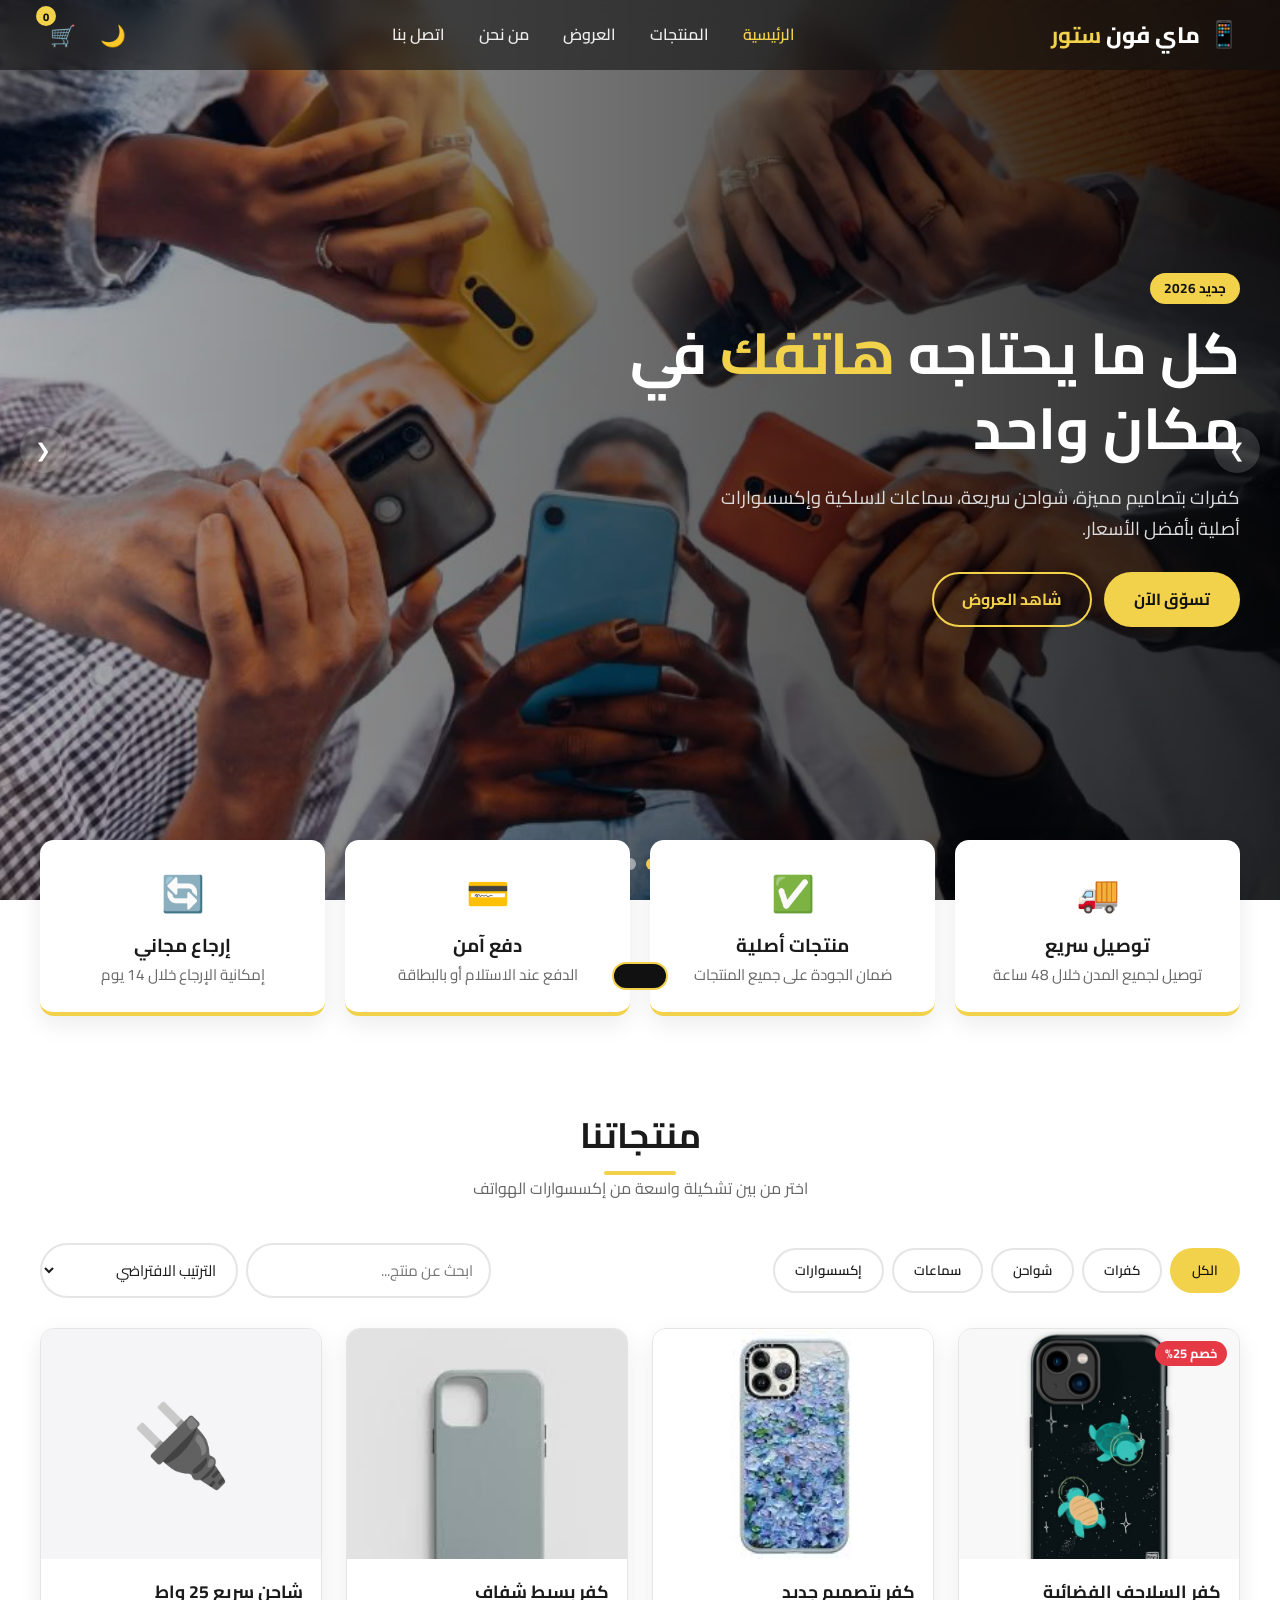
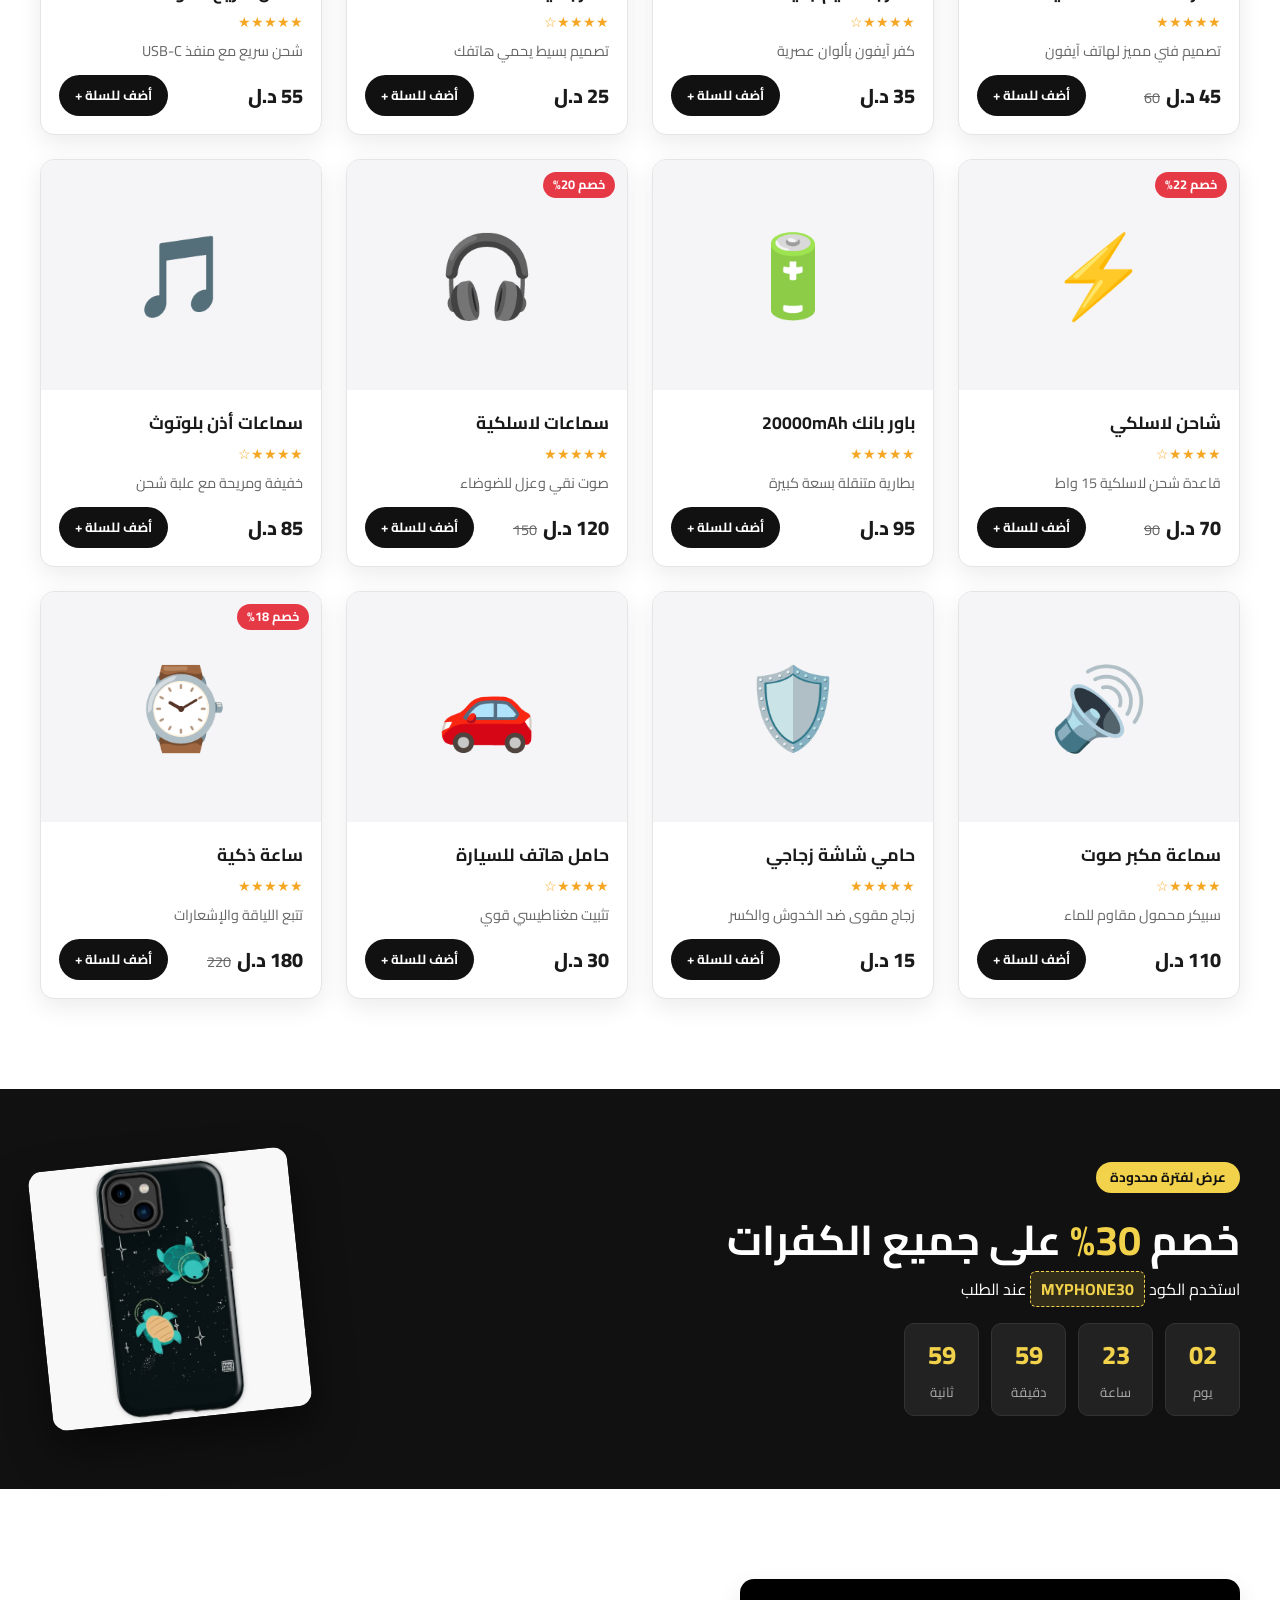
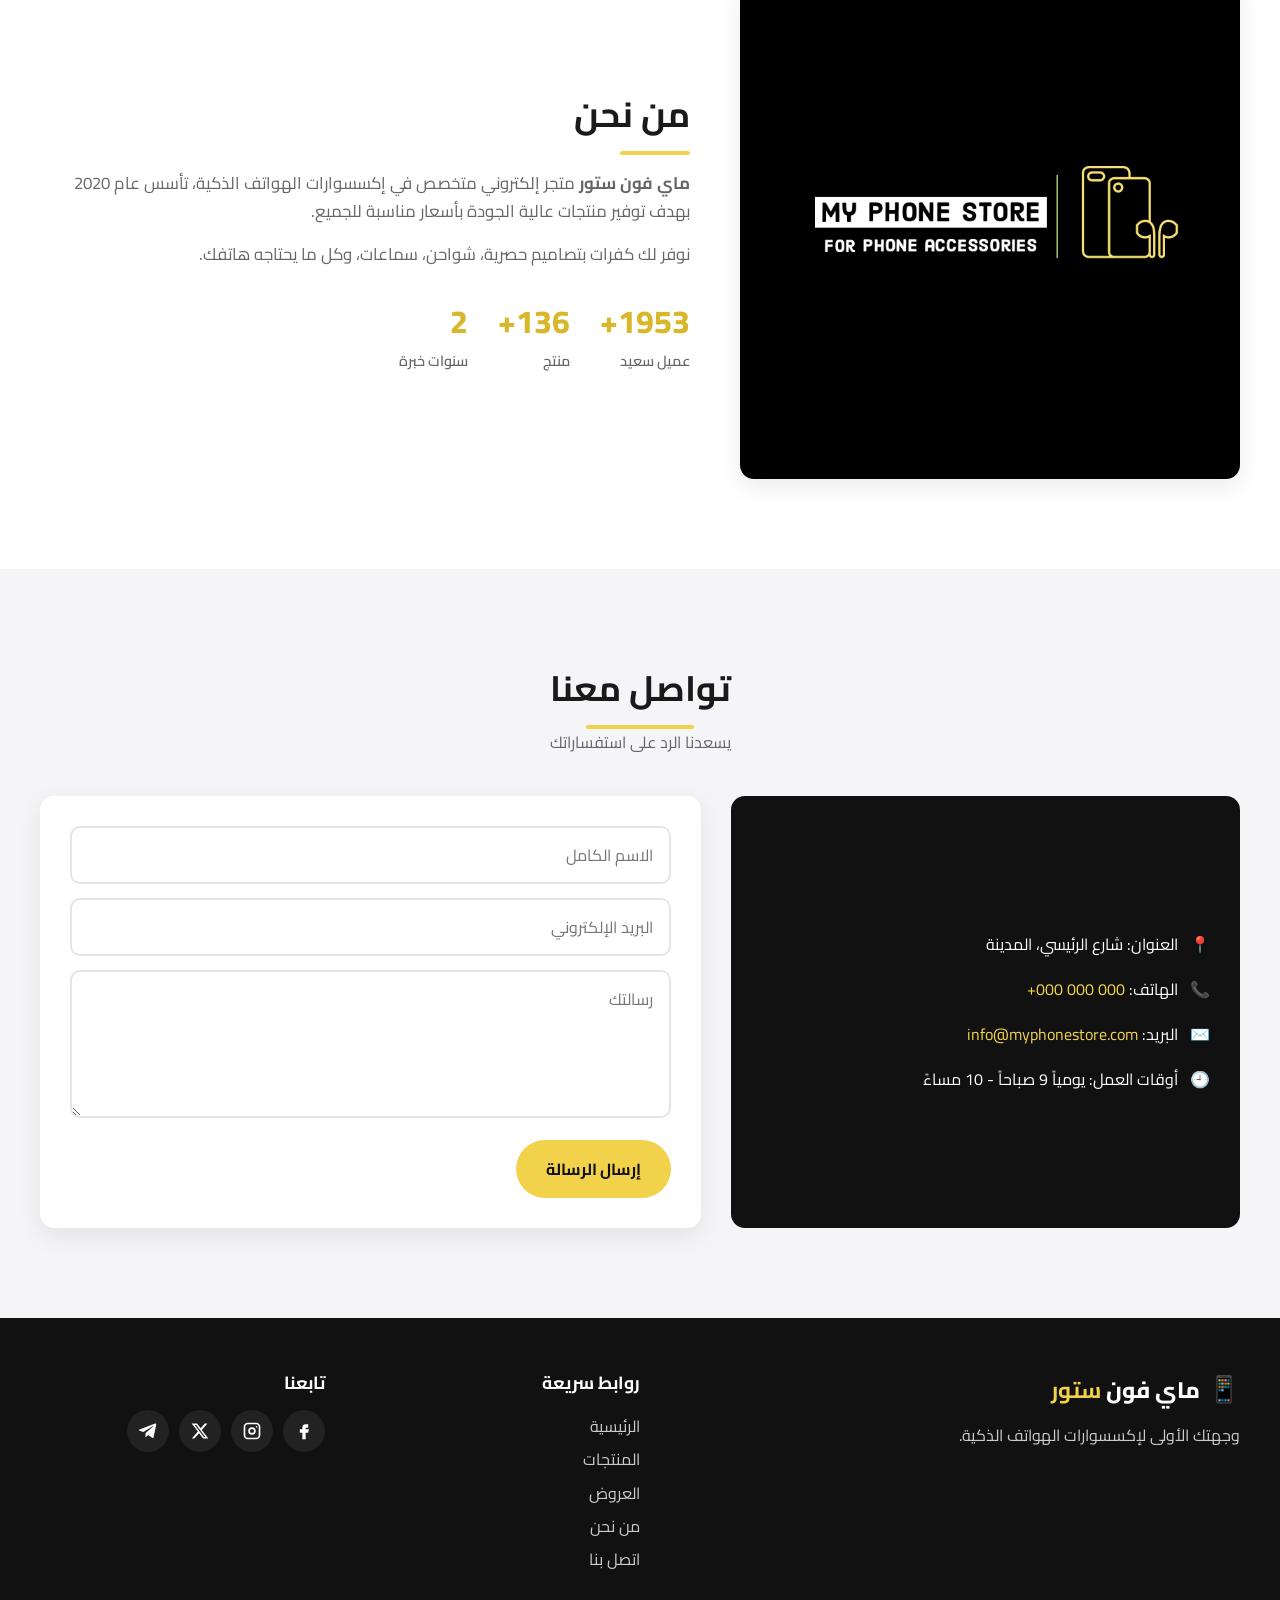
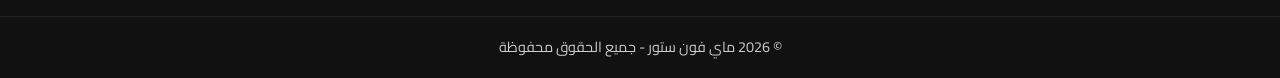
==== index.html @ 43fd7e4c "إضافة موقع ماي فون ستور بالعربية (HTML, CSS, JavaScript) Co-Authored-By: Claude Opus 5.5 <noreply@an" ====
<!DOCTYPE html>
<html lang="ar" dir="rtl">
<head>
  <meta charset="UTF-8">
  <meta name="viewport" content="width=device-width, initial-scale=1.0">
  <meta name="description" content="ماي فون ستور - متجر إكسسوارات الهواتف: كفرات، شواحن، سماعات وأكثر">
  <title>ماي فون ستور | My Phone Store</title>
  <link rel="preconnect" href="https://fonts.googleapis.com">
  <link rel="preconnect" href="https://fonts.gstatic.com" crossorigin>
  <link href="https://fonts.googleapis.com/css2?family=Cairo:wght@400;600;700;800&display=swap" rel="stylesheet">
  <link rel="stylesheet" href="css/style.css">
</head>
<body>

  <!-- ===== الشريط العلوي ===== -->
  <header class="navbar" id="navbar">
    <div class="container nav-inner">
      <a href="#home" class="logo">
        <span class="logo-icon">📱</span>
        <span>ماي فون <b>ستور</b></span>
      </a>

      <nav class="nav-links" id="navLinks">
        <a href="#home" class="active">الرئيسية</a>
        <a href="#products">المنتجات</a>
        <a href="#offers">العروض</a>
        <a href="#about">من نحن</a>
        <a href="#contact">اتصل بنا</a>
      </nav>

      <div class="nav-actions">
        <button class="icon-btn" id="themeToggle" aria-label="تبديل الوضع الليلي">🌙</button>
        <button class="icon-btn cart-btn" id="cartOpen" aria-label="سلة المشتريات">
          🛒 <span class="cart-count" id="cartCount">0</span>
        </button>
        <button class="icon-btn menu-btn" id="menuBtn" aria-label="القائمة">☰</button>
      </div>
    </div>
  </header>

  <!-- ===== السلايدر ===== -->
  <section class="hero" id="home">
    <div class="slides">
      <div class="slide active" style="background-image:url('img/cas5.webp')"></div>
      <div class="slide" style="background-image:url('img/cas6.webp')"></div>
      <div class="slide" style="background-image:url('img/cas7.webp')"></div>
    </div>
    <div class="hero-overlay"></div>
    <div class="hero-content container">
      <span class="badge">جديد 2026</span>
      <h1>كل ما يحتاجه <span class="highlight">هاتفك</span> في مكان واحد</h1>
      <p>كفرات بتصاميم مميزة، شواحن سريعة، سماعات لاسلكية وإكسسوارات أصلية بأفضل الأسعار.</p>
      <div class="hero-buttons">
        <a href="#products" class="btn btn-primary">تسوّق الآن</a>
        <a href="#offers" class="btn btn-outline">شاهد العروض</a>
      </div>
    </div>
    <button class="slide-arrow prev" id="prevSlide" aria-label="السابق">❯</button>
    <button class="slide-arrow next" id="nextSlide" aria-label="التالي">❮</button>
    <div class="dots" id="dots"></div>
  </section>

  <!-- ===== المميزات ===== -->
  <section class="features container">
    <div class="feature reveal">
      <div class="f-icon">🚚</div>
      <h3>توصيل سريع</h3>
      <p>توصيل لجميع المدن خلال 48 ساعة</p>
    </div>
    <div class="feature reveal">
      <div class="f-icon">✅</div>
      <h3>منتجات أصلية</h3>
      <p>ضمان الجودة على جميع المنتجات</p>
    </div>
    <div class="feature reveal">
      <div class="f-icon">💳</div>
      <h3>دفع آمن</h3>
      <p>الدفع عند الاستلام أو بالبطاقة</p>
    </div>
    <div class="feature reveal">
      <div class="f-icon">🔄</div>
      <h3>إرجاع مجاني</h3>
      <p>إمكانية الإرجاع خلال 14 يوم</p>
    </div>
  </section>

  <!-- ===== المنتجات ===== -->
  <section class="section" id="products">
    <div class="container">
      <div class="section-head reveal">
        <h2>منتجاتنا</h2>
        <p>اختر من بين تشكيلة واسعة من إكسسوارات الهواتف</p>
      </div>

      <div class="toolbar reveal">
        <div class="filters" id="filters">
          <button class="filter active" data-cat="all">الكل</button>
          <button class="filter" data-cat="cases">كفرات</button>
          <button class="filter" data-cat="chargers">شواحن</button>
          <button class="filter" data-cat="audio">سماعات</button>
          <button class="filter" data-cat="other">إكسسوارات</button>
        </div>
        <div class="search-sort">
          <input type="search" id="searchInput" placeholder="ابحث عن منتج...">
          <select id="sortSelect" aria-label="ترتيب">
            <option value="default">الترتيب الافتراضي</option>
            <option value="low">السعر: من الأقل للأعلى</option>
            <option value="high">السعر: من الأعلى للأقل</option>
          </select>
        </div>
      </div>

      <div class="products-grid" id="productsGrid"></div>
      <p class="empty-msg" id="emptyMsg" hidden>لا توجد منتجات مطابقة لبحثك 😕</p>
    </div>
  </section>

  <!-- ===== العروض ===== -->
  <section class="offer" id="offers">
    <div class="container offer-inner reveal">
      <div>
        <span class="badge">عرض لفترة محدودة</span>
        <h2>خصم <span class="highlight">30%</span> على جميع الكفرات</h2>
        <p>استخدم الكود <b class="code">MYPHONE30</b> عند الطلب</p>
        <div class="countdown" id="countdown">
          <div><span id="cdDays">00</span><small>يوم</small></div>
          <div><span id="cdHours">00</span><small>ساعة</small></div>
          <div><span id="cdMins">00</span><small>دقيقة</small></div>
          <div><span id="cdSecs">00</span><small>ثانية</small></div>
        </div>
      </div>
      <img src="img/card1.jpg" alt="كفر عرض خاص">
    </div>
  </section>

  <!-- ===== من نحن ===== -->
  <section class="section" id="about">
    <div class="container about">
      <img src="img/background1.png" alt="شعار ماي فون ستور" class="reveal">
      <div class="reveal">
        <h2>من نحن</h2>
        <p>
          <b>ماي فون ستور</b> متجر إلكتروني متخصص في إكسسوارات الهواتف الذكية، تأسس عام 2020
          بهدف توفير منتجات عالية الجودة بأسعار مناسبة للجميع.
        </p>
        <p>نوفر لك كفرات بتصاميم حصرية، شواحن، سماعات، وكل ما يحتاجه هاتفك.</p>
        <div class="stats">
          <div><span class="counter" data-target="5000">0</span>+<small>عميل سعيد</small></div>
          <div><span class="counter" data-target="350">0</span>+<small>منتج</small></div>
          <div><span class="counter" data-target="6">0</span><small>سنوات خبرة</small></div>
        </div>
      </div>
    </div>
  </section>

  <!-- ===== اتصل بنا ===== -->
  <section class="section contact-section" id="contact">
    <div class="container">
      <div class="section-head reveal">
        <h2>تواصل معنا</h2>
        <p>يسعدنا الرد على استفساراتك</p>
      </div>
      <div class="contact">
        <div class="contact-info reveal">
          <div><span>📍</span> العنوان: شارع الرئيسي، المدينة</div>
          <div><span>📞</span> الهاتف: <a href="tel:+000000000" dir="ltr">+000 000 000</a></div>
          <div><span>✉️</span> البريد: <a href="mailto:info@myphonestore.com">info@myphonestore.com</a></div>
          <div><span>🕘</span> أوقات العمل: يومياً 9 صباحاً - 10 مساءً</div>
        </div>
        <form class="contact-form reveal" id="contactForm" novalidate>
          <div class="field">
            <input type="text" id="cName" placeholder="الاسم الكامل">
            <small class="error"></small>
          </div>
          <div class="field">
            <input type="email" id="cEmail" placeholder="البريد الإلكتروني">
            <small class="error"></small>
          </div>
          <div class="field">
            <textarea id="cMsg" rows="4" placeholder="رسالتك"></textarea>
            <small class="error"></small>
          </div>
          <button type="submit" class="btn btn-primary">إرسال الرسالة</button>
        </form>
      </div>
    </div>
  </section>

  <!-- ===== الفوتر ===== -->
  <footer class="footer">
    <div class="container footer-inner">
      <div>
        <a href="#home" class="logo"><span class="logo-icon">📱</span><span>ماي فون <b>ستور</b></span></a>
        <p>وجهتك الأولى لإكسسوارات الهواتف الذكية.</p>
      </div>
      <div class="footer-links">
        <h4>روابط سريعة</h4>
        <a href="#home">الرئيسية</a>
        <a href="#products">المنتجات</a>
        <a href="#offers">العروض</a>
        <a href="#about">من نحن</a>
        <a href="#contact">اتصل بنا</a>
      </div>
      <div>
        <h4>تابعنا</h4>
        <div class="socials">
          <a href="#" aria-label="فيسبوك"><svg viewBox="0 0 24 24"><path d="M14 8h3V4h-3c-2.8 0-4 1.8-4 4.3V10H7v4h3v8h4v-8h3l1-4h-4V8.5c0-.3.2-.5.5-.5z"/></svg></a>
          <a href="#" aria-label="إنستغرام"><svg viewBox="0 0 24 24"><path d="M7 2h10a5 5 0 0 1 5 5v10a5 5 0 0 1-5 5H7a5 5 0 0 1-5-5V7a5 5 0 0 1 5-5zm0 2a3 3 0 0 0-3 3v10a3 3 0 0 0 3 3h10a3 3 0 0 0 3-3V7a3 3 0 0 0-3-3H7zm5 3.5a4.5 4.5 0 1 1 0 9 4.5 4.5 0 0 1 0-9zm0 2a2.5 2.5 0 1 0 0 5 2.5 2.5 0 0 0 0-5zM17.5 6a1 1 0 1 1 0 2 1 1 0 0 1 0-2z"/></svg></a>
          <a href="#" aria-label="إكس"><svg viewBox="0 0 24 24"><path d="M17.8 3h3.1l-6.8 7.8L22 21h-6.2l-4.9-6.4L5.3 21H2.2l7.3-8.3L2 3h6.4l4.4 5.8L17.8 3zm-1.1 16.2h1.7L7.4 4.7H5.6l11.1 14.5z"/></svg></a>
          <a href="#" aria-label="تيليجرام"><svg viewBox="0 0 24 24"><path d="M21.9 4.3 18.7 19.4c-.2 1-.9 1.3-1.7.8l-4.8-3.5-2.3 2.2c-.3.3-.5.5-1 .5l.3-4.9 8.9-8c.4-.3-.1-.5-.6-.2L6.5 13.2 1.8 11.7c-1-.3-1-1 .2-1.5L20.5 3c.9-.3 1.6.2 1.4 1.3z"/></svg></a>
        </div>
      </div>
    </div>
    <p class="copyright">© <span id="year"></span> ماي فون ستور - جميع الحقوق محفوظة</p>
  </footer>

  <!-- ===== سلة المشتريات ===== -->
  <div class="overlay" id="overlay"></div>
  <aside class="cart" id="cart" aria-label="سلة المشتريات">
    <div class="cart-head">
      <h3>سلة المشتريات 🛒</h3>
      <button class="icon-btn" id="cartClose" aria-label="إغلاق">✕</button>
    </div>
    <div class="cart-items" id="cartItems"></div>
    <div class="cart-foot">
      <div class="total">المجموع: <b id="cartTotal">0</b> د.ل</div>
      <button class="btn btn-primary full" id="checkoutBtn">إتمام الطلب</button>
      <button class="btn btn-outline full" id="clearCart">تفريغ السلة</button>
    </div>
  </aside>

  <!-- ===== إشعار ===== -->
  <div class="toast" id="toast"></div>

  <!-- زر الرجوع للأعلى -->
  <button class="to-top" id="toTop" aria-label="للأعلى">↑</button>

  <script src="js/script.js"></script>
</body>
</html>
---- css/style.css ----
/* ===== المتغيرات والألوان ===== */
:root {
  --primary: #f2d24b;
  --primary-dark: #d9b72a;
  --bg: #ffffff;
  --bg-alt: #f5f5f7;
  --text: #1a1a1a;
  --muted: #666;
  --card: #ffffff;
  --border: #e5e5e5;
  --dark: #111111;
  --shadow: 0 8px 24px rgba(0, 0, 0, 0.08);
  --radius: 14px;
}

body.dark {
  --bg: #121212;
  --bg-alt: #1b1b1b;
  --text: #f1f1f1;
  --muted: #aaa;
  --card: #1f1f1f;
  --border: #2e2e2e;
  --shadow: 0 8px 24px rgba(0, 0, 0, 0.4);
}

* { margin: 0; padding: 0; box-sizing: border-box; }

html { scroll-behavior: smooth; scroll-padding-top: 75px; }

body {
  font-family: "Cairo", Tahoma, sans-serif;
  background: var(--bg);
  color: var(--text);
  line-height: 1.7;
  transition: background 0.3s, color 0.3s;
  overflow-x: hidden;
}

a { color: inherit; text-decoration: none; }
img { max-width: 100%; display: block; }
button { font-family: inherit; cursor: pointer; }

.container { width: min(1200px, 100% - 32px); margin-inline: auto; }

.highlight { color: var(--primary); }

/* ===== الأزرار ===== */
.btn {
  display: inline-block;
  padding: 12px 28px;
  border-radius: 50px;
  font-weight: 700;
  font-size: 1rem;
  border: 2px solid transparent;
  transition: 0.3s;
}
.btn-primary { background: var(--primary); color: #111; }
.btn-primary:hover { background: var(--primary-dark); transform: translateY(-2px); }
.btn-outline { border-color: var(--primary); color: var(--primary); background: transparent; }
.btn-outline:hover { background: var(--primary); color: #111; }
.btn.full { width: 100%; margin-top: 10px; }

.icon-btn {
  background: transparent;
  border: none;
  color: #fff;
  font-size: 1.3rem;
  padding: 6px 10px;
  border-radius: 8px;
  position: relative;
}
.icon-btn:hover { background: rgba(255, 255, 255, 0.1); }

.badge {
  display: inline-block;
  background: var(--primary);
  color: #111;
  padding: 4px 14px;
  border-radius: 50px;
  font-size: 0.85rem;
  font-weight: 700;
  margin-bottom: 12px;
}

/* ===== الشريط العلوي ===== */
.navbar {
  position: fixed;
  top: 0; right: 0; left: 0;
  z-index: 100;
  background: rgba(17, 17, 17, 0.6);
  backdrop-filter: blur(10px);
  transition: 0.3s;
}
.navbar.scrolled { background: rgba(17, 17, 17, 0.95); box-shadow: 0 2px 12px rgba(0,0,0,.3); }

.nav-inner { display: flex; align-items: center; justify-content: space-between; height: 70px; }

.logo { display: flex; align-items: center; gap: 8px; color: #fff; font-size: 1.4rem; font-weight: 800; }
.logo b { color: var(--primary); }
.logo-icon { font-size: 1.6rem; }

.nav-links { display: flex; gap: 6px; }
.nav-links a {
  color: #eee;
  padding: 8px 14px;
  border-radius: 8px;
  font-weight: 600;
  transition: 0.3s;
}
.nav-links a:hover, .nav-links a.active { color: var(--primary); }

.nav-actions { display: flex; align-items: center; gap: 4px; }
.cart-count {
  position: absolute;
  top: -4px; left: -4px;
  background: var(--primary);
  color: #111;
  font-size: 0.7rem;
  font-weight: 800;
  min-width: 20px; height: 20px;
  border-radius: 50%;
  display: grid; place-items: center;
}
.cart-count.bump { animation: bump 0.4s; }
@keyframes bump { 50% { transform: scale(1.5); } }

.menu-btn { display: none; }

/* ===== السلايدر ===== */
.hero { position: relative; height: 100vh; min-height: 560px; overflow: hidden; color: #fff; }
.slide {
  position: absolute; inset: 0;
  background-size: cover;
  background-position: center;
  opacity: 0;
  transform: scale(1.08);
  transition: opacity 1s, transform 6s;
}
.slide.active { opacity: 1; transform: scale(1); }
.hero-overlay { position: absolute; inset: 0; background: linear-gradient(to left, rgba(0,0,0,.85), rgba(0,0,0,.3)); }

.hero-content {
  position: relative;
  z-index: 2;
  height: 100%;
  display: flex;
  flex-direction: column;
  justify-content: center;
  align-items: flex-start;
  max-width: 1200px;
}
.hero-content h1 { font-size: clamp(2rem, 5vw, 3.6rem); line-height: 1.3; max-width: 650px; animation: fadeUp 1s; }
.hero-content p { font-size: 1.15rem; max-width: 550px; margin: 16px 0 28px; color: #ddd; animation: fadeUp 1.2s; }
.hero-buttons { display: flex; gap: 12px; flex-wrap: wrap; animation: fadeUp 1.4s; }

@keyframes fadeUp { from { opacity: 0; transform: translateY(30px); } to { opacity: 1; transform: none; } }

.slide-arrow {
  position: absolute; top: 50%; z-index: 3;
  transform: translateY(-50%);
  width: 46px; height: 46px;
  border-radius: 50%;
  border: none;
  background: rgba(255,255,255,.15);
  color: #fff;
  font-size: 1.2rem;
  transition: 0.3s;
}
.slide-arrow:hover { background: var(--primary); color: #111; }
.slide-arrow.prev { right: 20px; }
.slide-arrow.next { left: 20px; }

.dots { position: absolute; bottom: 30px; left: 50%; transform: translateX(-50%); display: flex; gap: 10px; z-index: 3; }
.dots button { width: 12px; height: 12px; border-radius: 50px; border: none; background: rgba(255,255,255,.5); transition: 0.3s; }
.dots button.active { background: var(--primary); width: 32px; }

/* ===== المميزات ===== */
.features {
  display: grid;
  grid-template-columns: repeat(auto-fit, minmax(220px, 1fr));
  gap: 20px;
  margin-top: -60px;
  position: relative;
  z-index: 5;
}
.feature {
  background: var(--card);
  padding: 24px;
  border-radius: var(--radius);
  box-shadow: var(--shadow);
  text-align: center;
  border-bottom: 4px solid var(--primary);
}
.f-icon { font-size: 2.2rem; margin-bottom: 6px; }
.feature p { color: var(--muted); font-size: 0.95rem; }

/* ===== الأقسام ===== */
.section { padding: 90px 0; }
.section-head { text-align: center; margin-bottom: 40px; }
.section-head h2, .about h2 { font-size: 2.2rem; position: relative; display: inline-block; }
.section-head h2::after, .about h2::after {
  content: "";
  display: block;
  width: 60%;
  height: 4px;
  background: var(--primary);
  border-radius: 4px;
  margin: 6px auto 0;
}
.section-head p { color: var(--muted); }

/* ===== المنتجات ===== */
.toolbar { display: flex; justify-content: space-between; align-items: center; gap: 16px; flex-wrap: wrap; margin-bottom: 30px; }
.filters { display: flex; gap: 8px; flex-wrap: wrap; }
.filter {
  padding: 8px 20px;
  border-radius: 50px;
  border: 2px solid var(--border);
  background: var(--card);
  color: var(--text);
  font-weight: 600;
  transition: 0.3s;
}
.filter:hover { border-color: var(--primary); }
.filter.active { background: var(--primary); border-color: var(--primary); color: #111; }

.search-sort { display: flex; gap: 8px; flex-wrap: wrap; }
.search-sort input, .search-sort select {
  padding: 10px 16px;
  border-radius: 50px;
  border: 2px solid var(--border);
  background: var(--card);
  color: var(--text);
  font-family: inherit;
  font-size: 0.95rem;
  outline: none;
}
.search-sort input:focus, .search-sort select:focus { border-color: var(--primary); }

.products-grid {
  display: grid;
  grid-template-columns: repeat(auto-fill, minmax(250px, 1fr));
  gap: 24px;
}
.product {
  background: var(--card);
  border-radius: var(--radius);
  overflow: hidden;
  box-shadow: var(--shadow);
  border: 1px solid var(--border);
  transition: 0.3s;
  display: flex;
  flex-direction: column;
  animation: fadeUp 0.5s;
}
.product:hover { transform: translateY(-6px); box-shadow: 0 14px 30px rgba(0,0,0,.15); }
.product-img {
  height: 230px;
  background: var(--bg-alt);
  display: grid;
  place-items: center;
  position: relative;
  overflow: hidden;
}
.product-img img { width: 100%; height: 100%; object-fit: cover; transition: 0.5s; }
.product:hover .product-img img { transform: scale(1.08); }
.product-img .emoji { font-size: 5rem; transition: 0.5s; }
.product:hover .product-img .emoji { transform: scale(1.15) rotate(-6deg); }
.product .tag {
  position: absolute; top: 12px; right: 12px;
  background: #e63946; color: #fff;
  padding: 2px 10px; border-radius: 50px;
  font-size: 0.8rem; font-weight: 700;
}
.product-body { padding: 18px; display: flex; flex-direction: column; flex: 1; }
.product-body h3 { font-size: 1.1rem; }
.product-body .desc { color: var(--muted); font-size: 0.9rem; flex: 1; }
.rating { color: #f5a623; font-size: 0.9rem; margin: 4px 0; }
.price-row { display: flex; justify-content: space-between; align-items: center; margin-top: 12px; }
.price { font-size: 1.25rem; font-weight: 800; }
.price del { color: var(--muted); font-size: 0.9rem; font-weight: 400; margin-inline-start: 6px; }
.add-btn {
  background: var(--dark);
  color: #fff;
  border: none;
  padding: 8px 16px;
  border-radius: 50px;
  font-weight: 700;
  transition: 0.3s;
}
.add-btn:hover { background: var(--primary); color: #111; }
body.dark .add-btn { background: var(--primary); color: #111; }

.empty-msg { text-align: center; color: var(--muted); font-size: 1.2rem; padding: 40px 0; }

/* ===== العروض ===== */
.offer { background: var(--dark); color: #fff; padding: 70px 0; }
.offer-inner { display: flex; align-items: center; justify-content: space-between; gap: 40px; flex-wrap: wrap; }
.offer h2 { font-size: clamp(1.8rem, 4vw, 2.6rem); }
.offer .code { background: rgba(242,210,75,.15); color: var(--primary); padding: 2px 10px; border-radius: 6px; border: 1px dashed var(--primary); }
.offer img { width: 260px; border-radius: var(--radius); transform: rotate(-6deg); box-shadow: 0 20px 40px rgba(0,0,0,.5); }
.countdown { display: flex; gap: 12px; margin-top: 20px; }
.countdown div {
  background: #222;
  border: 1px solid #333;
  border-radius: 10px;
  width: 75px;
  padding: 10px 0;
  text-align: center;
}
.countdown span { display: block; font-size: 1.6rem; font-weight: 800; color: var(--primary); }
.countdown small { color: #aaa; }

/* ===== من نحن ===== */
.about { display: grid; grid-template-columns: 1fr 1.3fr; gap: 50px; align-items: center; }
.about img { border-radius: var(--radius); box-shadow: var(--shadow); }
.about h2::after { margin: 6px 0 0; }
.about p { margin-top: 14px; color: var(--muted); font-size: 1.05rem; }
.stats { display: flex; gap: 30px; margin-top: 26px; flex-wrap: wrap; }
.stats div { font-size: 2rem; font-weight: 800; color: var(--primary-dark); }
body.dark .stats div { color: var(--primary); }
.stats small { display: block; font-size: 0.9rem; color: var(--muted); font-weight: 600; }

/* ===== اتصل بنا ===== */
.contact-section { background: var(--bg-alt); }
.contact { display: grid; grid-template-columns: 1fr 1.3fr; gap: 30px; }
.contact-info {
  background: var(--dark);
  color: #fff;
  padding: 30px;
  border-radius: var(--radius);
  display: flex;
  flex-direction: column;
  gap: 18px;
  justify-content: center;
}
.contact-info span { margin-inline-end: 8px; }
.contact-info a { color: var(--primary); }
.contact-form { background: var(--card); padding: 30px; border-radius: var(--radius); box-shadow: var(--shadow); }
.field { margin-bottom: 14px; }
.field input, .field textarea {
  width: 100%;
  padding: 12px 16px;
  border: 2px solid var(--border);
  border-radius: 10px;
  background: var(--bg);
  color: var(--text);
  font-family: inherit;
  font-size: 1rem;
  outline: none;
  resize: vertical;
  transition: 0.3s;
}
.field input:focus, .field textarea:focus { border-color: var(--primary); }
.field.invalid input, .field.invalid textarea { border-color: #e63946; }
.error { color: #e63946; font-size: 0.85rem; }

/* ===== الفوتر ===== */
.footer { background: var(--dark); color: #ccc; padding-top: 50px; }
.footer-inner { display: grid; grid-template-columns: 2fr 1fr 1fr; gap: 30px; padding-bottom: 30px; }
.footer p { margin-top: 10px; }
.footer h4 { color: #fff; margin-bottom: 12px; font-size: 1.1rem; }
.footer-links a { display: block; padding: 3px 0; transition: 0.3s; }
.footer-links a:hover { color: var(--primary); padding-inline-start: 6px; }
.socials { display: flex; gap: 10px; }
.socials a {
  width: 42px; height: 42px;
  border-radius: 50%;
  background: #222;
  display: grid; place-items: center;
  transition: 0.3s;
}
.socials svg { width: 20px; height: 20px; fill: #fff; transition: 0.3s; }
.socials a:hover { background: var(--primary); transform: translateY(-4px); }
.socials a:hover svg { fill: #111; }
.copyright { text-align: center; padding: 18px; border-top: 1px solid #222; font-size: 0.9rem; }

/* ===== سلة المشتريات ===== */
.overlay {
  position: fixed; inset: 0;
  background: rgba(0,0,0,.5);
  opacity: 0; visibility: hidden;
  transition: 0.3s;
  z-index: 200;
}
.overlay.show { opacity: 1; visibility: visible; }
.cart {
  position: fixed;
  top: 0; left: 0;
  width: min(380px, 100%);
  height: 100%;
  background: var(--card);
  color: var(--text);
  z-index: 201;
  transform: translateX(-100%);
  transition: 0.4s;
  display: flex;
  flex-direction: column;
}
.cart.open { transform: none; }
.cart-head { display: flex; justify-content: space-between; align-items: center; padding: 18px 20px; background: var(--dark); color: #fff; }
.cart-items { flex: 1; overflow-y: auto; padding: 16px 20px; }
.cart-item { display: flex; gap: 12px; align-items: center; padding: 12px 0; border-bottom: 1px solid var(--border); }
.cart-item .thumb {
  width: 60px; height: 60px;
  border-radius: 10px;
  background: var(--bg-alt);
  display: grid; place-items: center;
  font-size: 2rem;
  overflow: hidden;
  flex-shrink: 0;
}
.cart-item .thumb img { width: 100%; height: 100%; object-fit: cover; }
.cart-item .info { flex: 1; }
.cart-item h4 { font-size: 0.95rem; }
.cart-item .info small { color: var(--muted); }
.qty { display: flex; align-items: center; gap: 6px; margin-top: 4px; }
.qty button {
  width: 26px; height: 26px;
  border-radius: 50%;
  border: 1px solid var(--border);
  background: var(--bg-alt);
  color: var(--text);
  font-weight: 700;
}
.remove { background: none; border: none; color: #e63946; font-size: 1.1rem; }
.cart-empty { text-align: center; color: var(--muted); padding: 50px 0; }
.cart-foot { padding: 18px 20px; border-top: 1px solid var(--border); }
.total { font-size: 1.15rem; }

/* ===== إشعار ===== */
.toast {
  position: fixed;
  bottom: 30px; left: 50%;
  transform: translate(-50%, 120px);
  background: var(--dark);
  color: #fff;
  padding: 12px 26px;
  border-radius: 50px;
  border: 2px solid var(--primary);
  z-index: 300;
  transition: 0.4s;
  width: max-content;
  max-width: calc(100% - 32px);
  text-align: center;
}
.toast.show { transform: translate(-50%, 0); }

/* ===== زر للأعلى ===== */
.to-top {
  position: fixed;
  bottom: 24px; right: 24px;
  width: 46px; height: 46px;
  border-radius: 50%;
  border: none;
  background: var(--primary);
  color: #111;
  font-size: 1.3rem;
  font-weight: 800;
  box-shadow: var(--shadow);
  opacity: 0; visibility: hidden;
  transition: 0.3s;
  z-index: 90;
}
.to-top.show { opacity: 1; visibility: visible; }

/* ===== حركة الظهور ===== */
.reveal { opacity: 0; transform: translateY(40px); transition: 0.8s ease; }
.reveal.visible { opacity: 1; transform: none; }

/* ===== التجاوب مع الشاشات ===== */
@media (max-width: 900px) {
  .menu-btn { display: block; }
  .nav-links {
    position: absolute;
    top: 70px; right: 0; left: 0;
    flex-direction: column;
    background: rgba(17,17,17,.97);
    padding: 10px 16px 20px;
    clip-path: inset(0 0 100% 0);
    transition: 0.4s;
  }
  .nav-links.open { clip-path: inset(0 0 0 0); }
  .about, .contact, .footer-inner { grid-template-columns: 1fr; }
  .about img { max-width: 360px; margin-inline: auto; }
  .offer-inner { justify-content: center; text-align: center; }
  .countdown { justify-content: center; }
}

@media (max-width: 600px) {
  .slide-arrow { display: none; }
  .search-sort, .search-sort input, .search-sort select { width: 100%; }
  .countdown div { width: 64px; }
  .section { padding: 70px 0; }
}
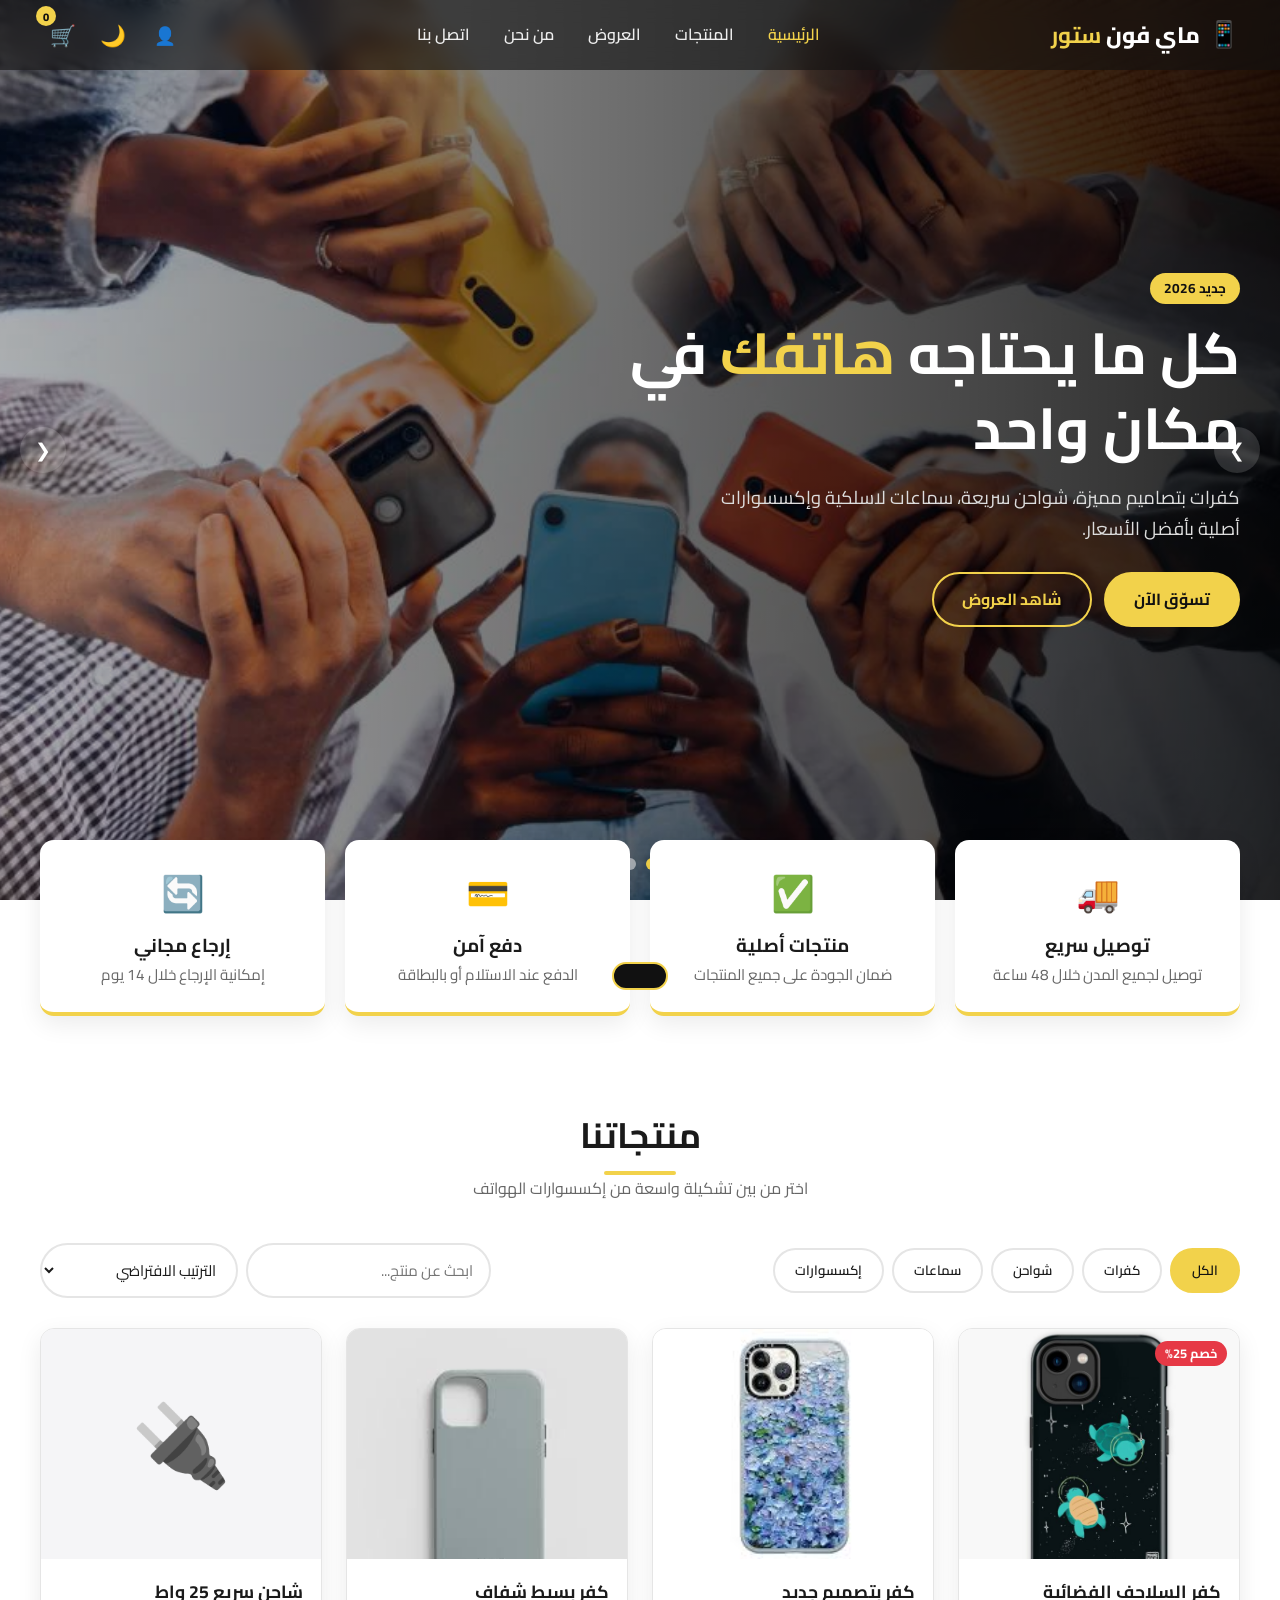
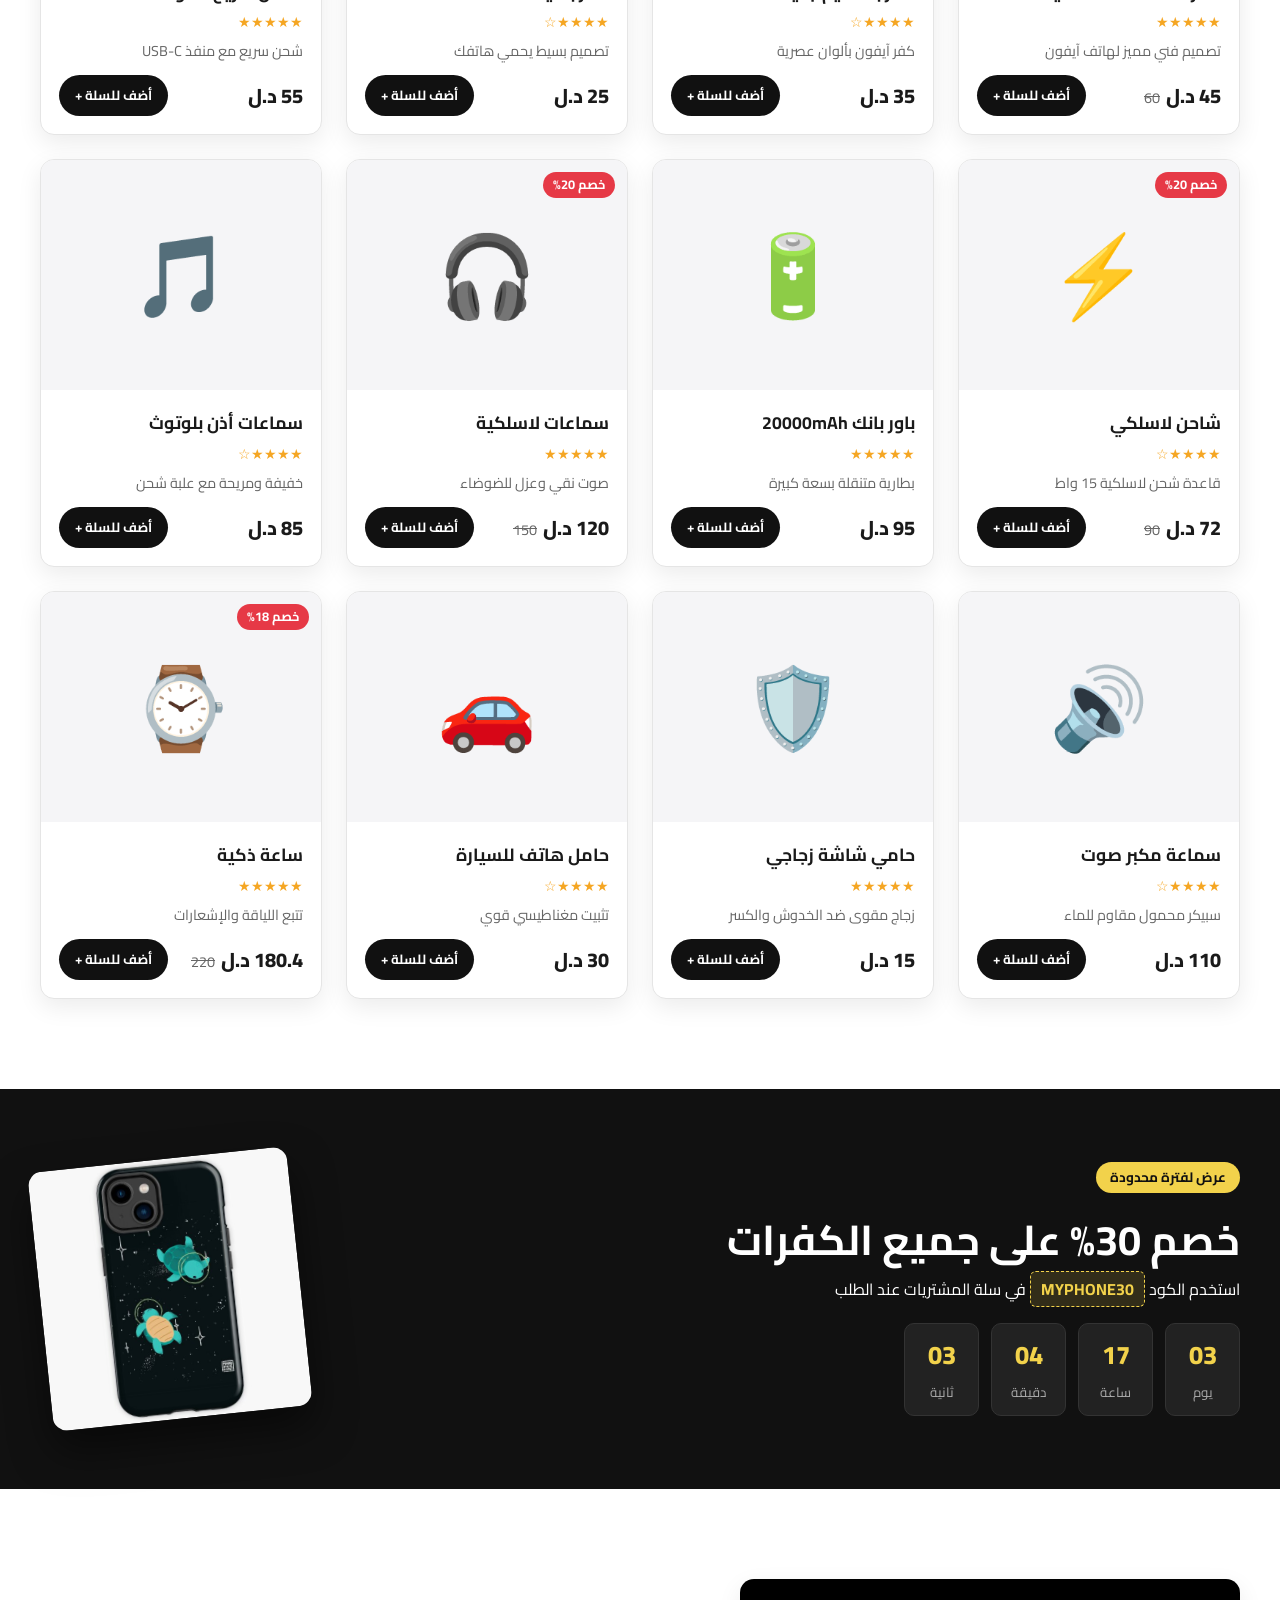
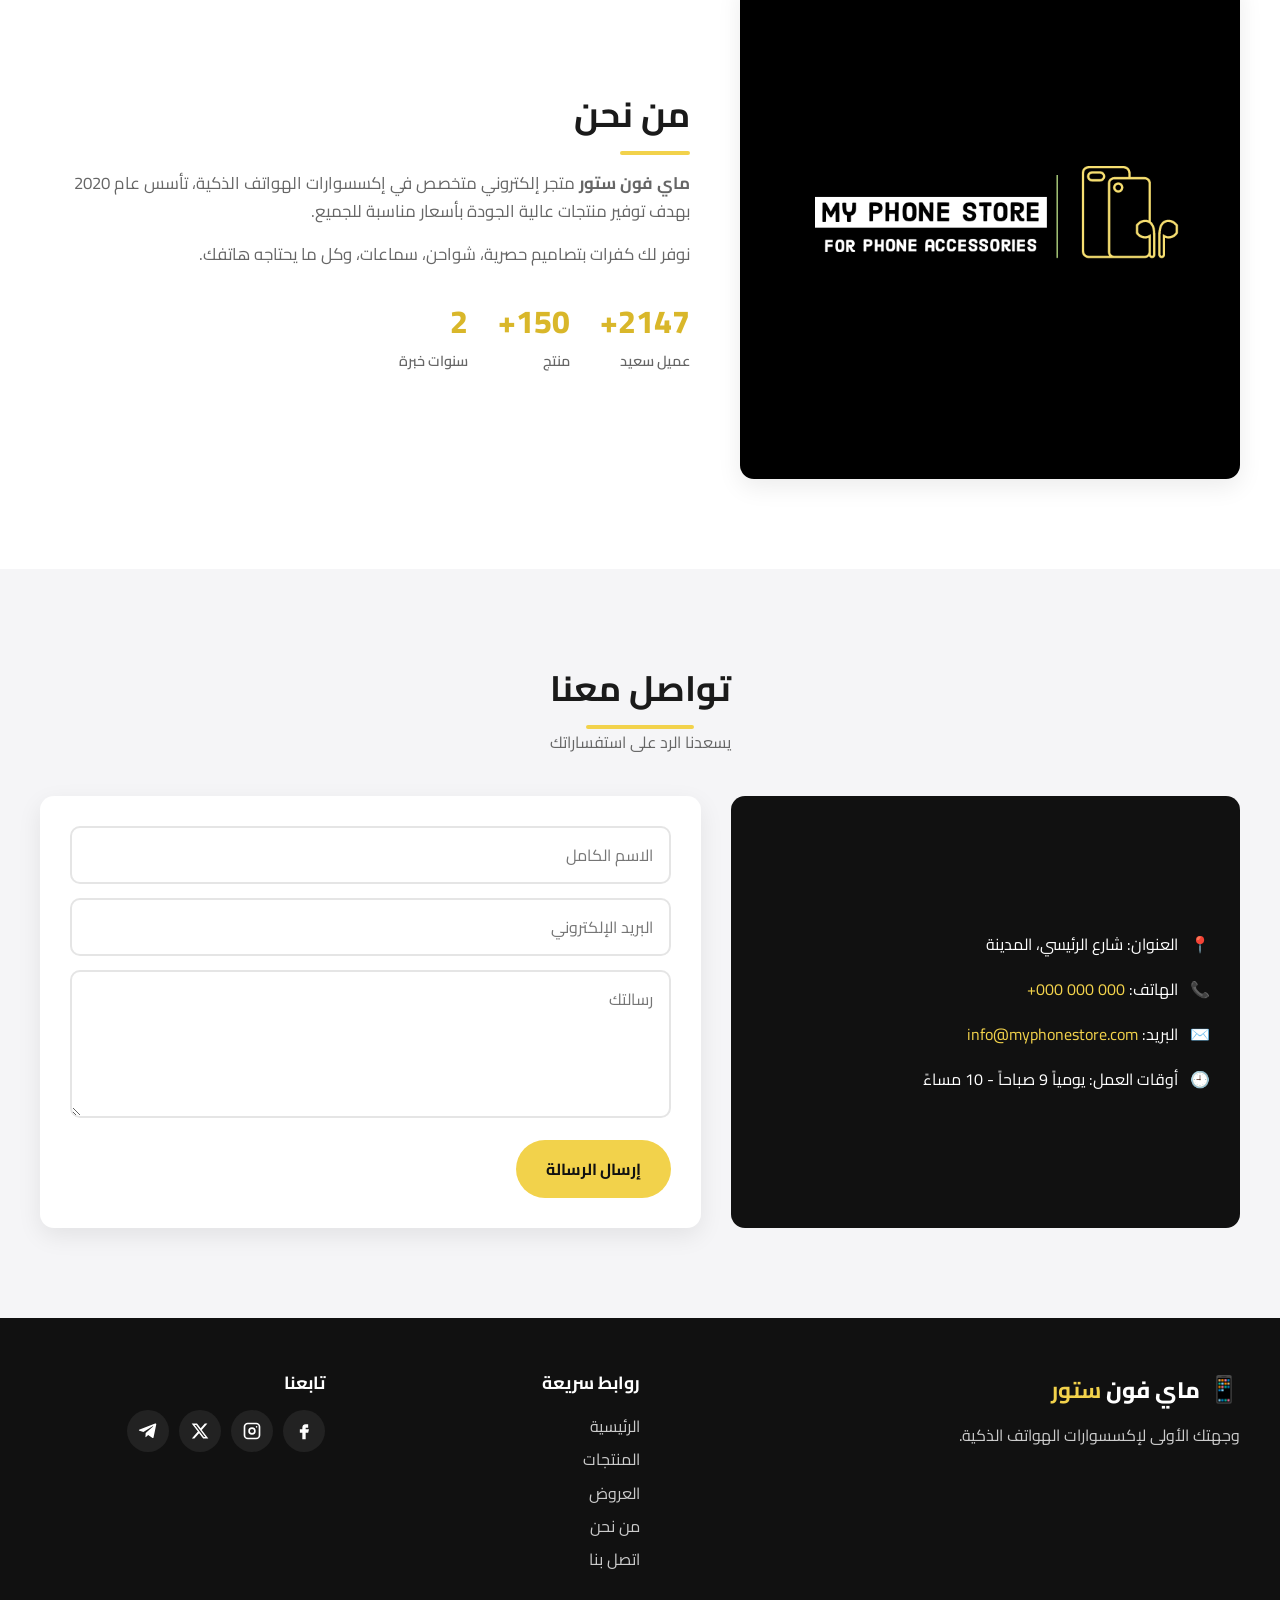
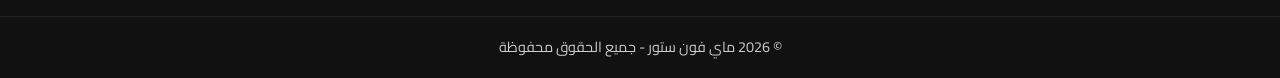
==== commit bc460660: "إضافة الطلب عبر واتساب وتسجيل الزبائن ولوحة تحكم للمدير - إرسال الطلب على واتساب المحل مع كوبون الخص" ====
--- a/index.html
+++ b/index.html
@@ -29,6 +29,7 @@
       </nav>
 
       <div class="nav-actions">
+        <button class="icon-btn user-btn" id="userBtn" aria-label="حسابي">👤 <span id="userName"></span></button>
         <button class="icon-btn" id="themeToggle" aria-label="تبديل الوضع الليلي">🌙</button>
         <button class="icon-btn cart-btn" id="cartOpen" aria-label="سلة المشتريات">
           🛒 <span class="cart-count" id="cartCount">0</span>
@@ -52,7 +53,7 @@
       <p>كفرات بتصاميم مميزة، شواحن سريعة، سماعات لاسلكية وإكسسوارات أصلية بأفضل الأسعار.</p>
       <div class="hero-buttons">
         <a href="#products" class="btn btn-primary">تسوّق الآن</a>
-        <a href="#offers" class="btn btn-outline">شاهد العروض</a>
+        <a href="#products" class="btn btn-outline" id="heroOffersBtn">شاهد العروض</a>
       </div>
     </div>
     <button class="slide-arrow prev" id="prevSlide" aria-label="السابق">❯</button>
@@ -110,18 +111,18 @@
         </div>
       </div>
 
-      <div class="products-grid" id="productsGrid"></div>
+      <div class="products-grid" id="productsGrid"><p class="loading">جاري تحميل المنتجات...</p></div>
       <p class="empty-msg" id="emptyMsg" hidden>لا توجد منتجات مطابقة لبحثك 😕</p>
     </div>
   </section>
 
   <!-- ===== العروض ===== -->
-  <section class="offer" id="offers">
+  <section class="offer" id="offers" hidden>
     <div class="container offer-inner reveal">
       <div>
         <span class="badge">عرض لفترة محدودة</span>
-        <h2>خصم <span class="highlight">30%</span> على جميع الكفرات</h2>
-        <p>استخدم الكود <b class="code">MYPHONE30</b> عند الطلب</p>
+        <h2 id="offerTitle">خصم 30% على جميع الكفرات</h2>
+        <p>استخدم الكود <b class="code" id="offerCode">MYPHONE30</b> في سلة المشتريات عند الطلب</p>
         <div class="countdown" id="countdown">
           <div><span id="cdDays">00</span><small>يوم</small></div>
           <div><span id="cdHours">00</span><small>ساعة</small></div>
@@ -223,11 +224,64 @@
     </div>
     <div class="cart-items" id="cartItems"></div>
     <div class="cart-foot">
-      <div class="total">المجموع: <b id="cartTotal">0</b> د.ل</div>
-      <button class="btn btn-primary full" id="checkoutBtn">إتمام الطلب</button>
+      <form class="coupon" id="couponForm">
+        <input type="text" id="couponInput" placeholder="كود الخصم" aria-label="كود الخصم">
+        <button type="submit">تطبيق</button>
+      </form>
+      <div class="sum-row"><span>المجموع الفرعي</span><span id="cartSubtotal">0</span></div>
+      <div class="sum-row discount-row" id="discountRow" hidden><span>خصم الكوبون</span><span id="cartDiscount">0</span></div>
+      <div class="total">الإجمالي: <b id="cartTotal">0</b> <span class="cur"></span></div>
+      <button class="btn btn-whatsapp full" id="checkoutBtn">
+        <svg viewBox="0 0 24 24" aria-hidden="true"><path d="M12 2a10 10 0 0 0-8.6 15.1L2 22l5-1.3A10 10 0 1 0 12 2zm0 18.2c-1.5 0-3-.4-4.3-1.2l-.3-.2-3 .8.8-2.9-.2-.3A8.2 8.2 0 1 1 12 20.2zm4.5-6.1c-.2-.1-1.5-.7-1.7-.8-.2-.1-.4-.1-.6.1l-.8 1c-.1.2-.3.2-.5.1a6.7 6.7 0 0 1-3.3-2.9c-.3-.4.2-.4.7-1.4.1-.2 0-.3 0-.4l-.8-1.8c-.2-.5-.4-.4-.6-.4h-.5a1 1 0 0 0-.7.3 2.9 2.9 0 0 0-.9 2.2 5.1 5.1 0 0 0 1.1 2.7 11.6 11.6 0 0 0 4.4 3.9c1.6.7 2.3.8 3.1.6.5-.1 1.5-.6 1.7-1.2.2-.6.2-1.1.2-1.2-.1-.1-.3-.2-.5-.3z"/></svg>
+        اطلب عبر واتساب
+      </button>
       <button class="btn btn-outline full" id="clearCart">تفريغ السلة</button>
     </div>
   </aside>
+
+  <!-- ===== نافذة تسجيل الزبون ===== -->
+  <div class="modal" id="registerModal" role="dialog" aria-modal="true" aria-labelledby="regTitle">
+    <form class="modal-box" id="registerForm" novalidate>
+      <button type="button" class="modal-close" data-close aria-label="إغلاق">✕</button>
+      <h3 id="regTitle">أهلاً بك في ماي فون ستور 👋</h3>
+      <p class="modal-sub">سجّل باسمك ورقم هاتفك لتتمكن من الطلب ومتابعة عروضنا</p>
+      <div class="field">
+        <input type="text" id="regName" placeholder="الاسم الكامل" autocomplete="name">
+        <small class="error"></small>
+      </div>
+      <div class="field">
+        <input type="tel" id="regPhone" placeholder="رقم الهاتف مثال: 0912345678" autocomplete="tel" dir="ltr">
+        <small class="error"></small>
+      </div>
+      <p class="privacy">🔒 بتسجيلك توافق على حفظ اسمك ورقم هاتفك ونوع جهازك لخدمة طلباتك فقط.</p>
+      <button type="submit" class="btn btn-primary full">تسجيل</button>
+    </form>
+  </div>
+
+  <!-- ===== نافذة إتمام الطلب ===== -->
+  <div class="modal" id="checkoutModal" role="dialog" aria-modal="true" aria-labelledby="coTitle">
+    <form class="modal-box" id="checkoutForm" novalidate>
+      <button type="button" class="modal-close" data-close aria-label="إغلاق">✕</button>
+      <h3 id="coTitle">تأكيد الطلب 📦</h3>
+      <div class="order-summary" id="orderSummary"></div>
+      <div class="field">
+        <input type="text" id="coName" placeholder="الاسم الكامل" autocomplete="name">
+        <small class="error"></small>
+      </div>
+      <div class="field">
+        <input type="tel" id="coPhone" placeholder="رقم الهاتف" autocomplete="tel" dir="ltr">
+        <small class="error"></small>
+      </div>
+      <div class="field">
+        <input type="text" id="coAddress" placeholder="المدينة / العنوان" autocomplete="street-address">
+        <small class="error"></small>
+      </div>
+      <div class="field">
+        <textarea id="coNotes" rows="2" placeholder="ملاحظات (اختياري): نوع الهاتف، اللون..."></textarea>
+      </div>
+      <button type="submit" class="btn btn-whatsapp full">إرسال الطلب على واتساب</button>
+    </form>
+  </div>
 
   <!-- ===== إشعار ===== -->
   <div class="toast" id="toast"></div>
@@ -235,6 +289,8 @@
   <!-- زر الرجوع للأعلى -->
   <button class="to-top" id="toTop" aria-label="للأعلى">↑</button>
 
+  <script src="js/config.js"></script>
+  <script src="js/db.js"></script>
   <script src="js/script.js"></script>
 </body>
 </html>
--- a/css/style.css
+++ b/css/style.css
@@ -493,3 +493,71 @@
   .countdown div { width: 64px; }
   .section { padding: 70px 0; }
 }
+
+/* ===== زر المستخدم ===== */
+.user-btn { font-size: 1.1rem; display: flex; align-items: center; gap: 4px; }
+.user-btn span { font-size: 0.85rem; color: var(--primary); max-width: 90px; overflow: hidden; white-space: nowrap; text-overflow: ellipsis; }
+
+.loading { grid-column: 1 / -1; text-align: center; color: var(--muted); padding: 40px 0; }
+
+/* ===== واتساب ===== */
+.btn-whatsapp { background: #25d366; color: #fff; display: flex; align-items: center; justify-content: center; gap: 8px; }
+.btn-whatsapp:hover { background: #1ebe5a; transform: translateY(-2px); }
+.btn-whatsapp svg { width: 22px; height: 22px; fill: #fff; }
+
+/* ===== الكوبون والمجموع ===== */
+.coupon { display: flex; gap: 6px; margin-bottom: 12px; }
+.coupon input {
+  flex: 1; min-width: 0;
+  padding: 9px 14px;
+  border: 2px solid var(--border);
+  border-radius: 50px;
+  background: var(--bg);
+  color: var(--text);
+  font-family: inherit;
+  outline: none;
+}
+.coupon input:focus { border-color: var(--primary); }
+.coupon button { border: none; background: var(--dark); color: #fff; padding: 0 18px; border-radius: 50px; font-weight: 700; }
+body.dark .coupon button { background: var(--primary); color: #111; }
+.sum-row { display: flex; justify-content: space-between; color: var(--muted); font-size: 0.95rem; }
+.discount-row { color: #2a9d5c; }
+
+/* ===== النوافذ المنبثقة ===== */
+.modal {
+  position: fixed; inset: 0;
+  background: rgba(0, 0, 0, 0.6);
+  display: grid; place-items: center;
+  padding: 16px;
+  z-index: 250;
+  opacity: 0; visibility: hidden;
+  transition: 0.3s;
+}
+.modal.show { opacity: 1; visibility: visible; }
+.modal-box {
+  background: var(--card);
+  color: var(--text);
+  width: min(440px, 100%);
+  max-height: 100%;
+  overflow-y: auto;
+  border-radius: var(--radius);
+  padding: 28px 24px 22px;
+  position: relative;
+  transform: translateY(30px);
+  transition: 0.3s;
+}
+.modal.show .modal-box { transform: none; }
+.modal-box h3 { font-size: 1.35rem; margin-bottom: 4px; }
+.modal-sub { color: var(--muted); margin-bottom: 16px; }
+.modal-close { position: absolute; top: 12px; left: 12px; background: none; border: none; color: var(--muted); font-size: 1.2rem; }
+.privacy { font-size: 0.82rem; color: var(--muted); margin-bottom: 4px; }
+.order-summary { background: var(--bg-alt); border-radius: 10px; padding: 12px 14px; margin: 12px 0 16px; font-size: 0.92rem; }
+.order-summary div { display: flex; justify-content: space-between; gap: 10px; }
+.order-summary .os-total { border-top: 1px dashed var(--border); margin-top: 8px; padding-top: 8px; font-weight: 800; }
+
+@media (max-width: 480px) {
+  .logo { font-size: 1.1rem; white-space: nowrap; }
+  .logo-icon { font-size: 1.3rem; }
+  .user-btn span { display: none; }
+  .icon-btn { padding: 6px 7px; }
+}
